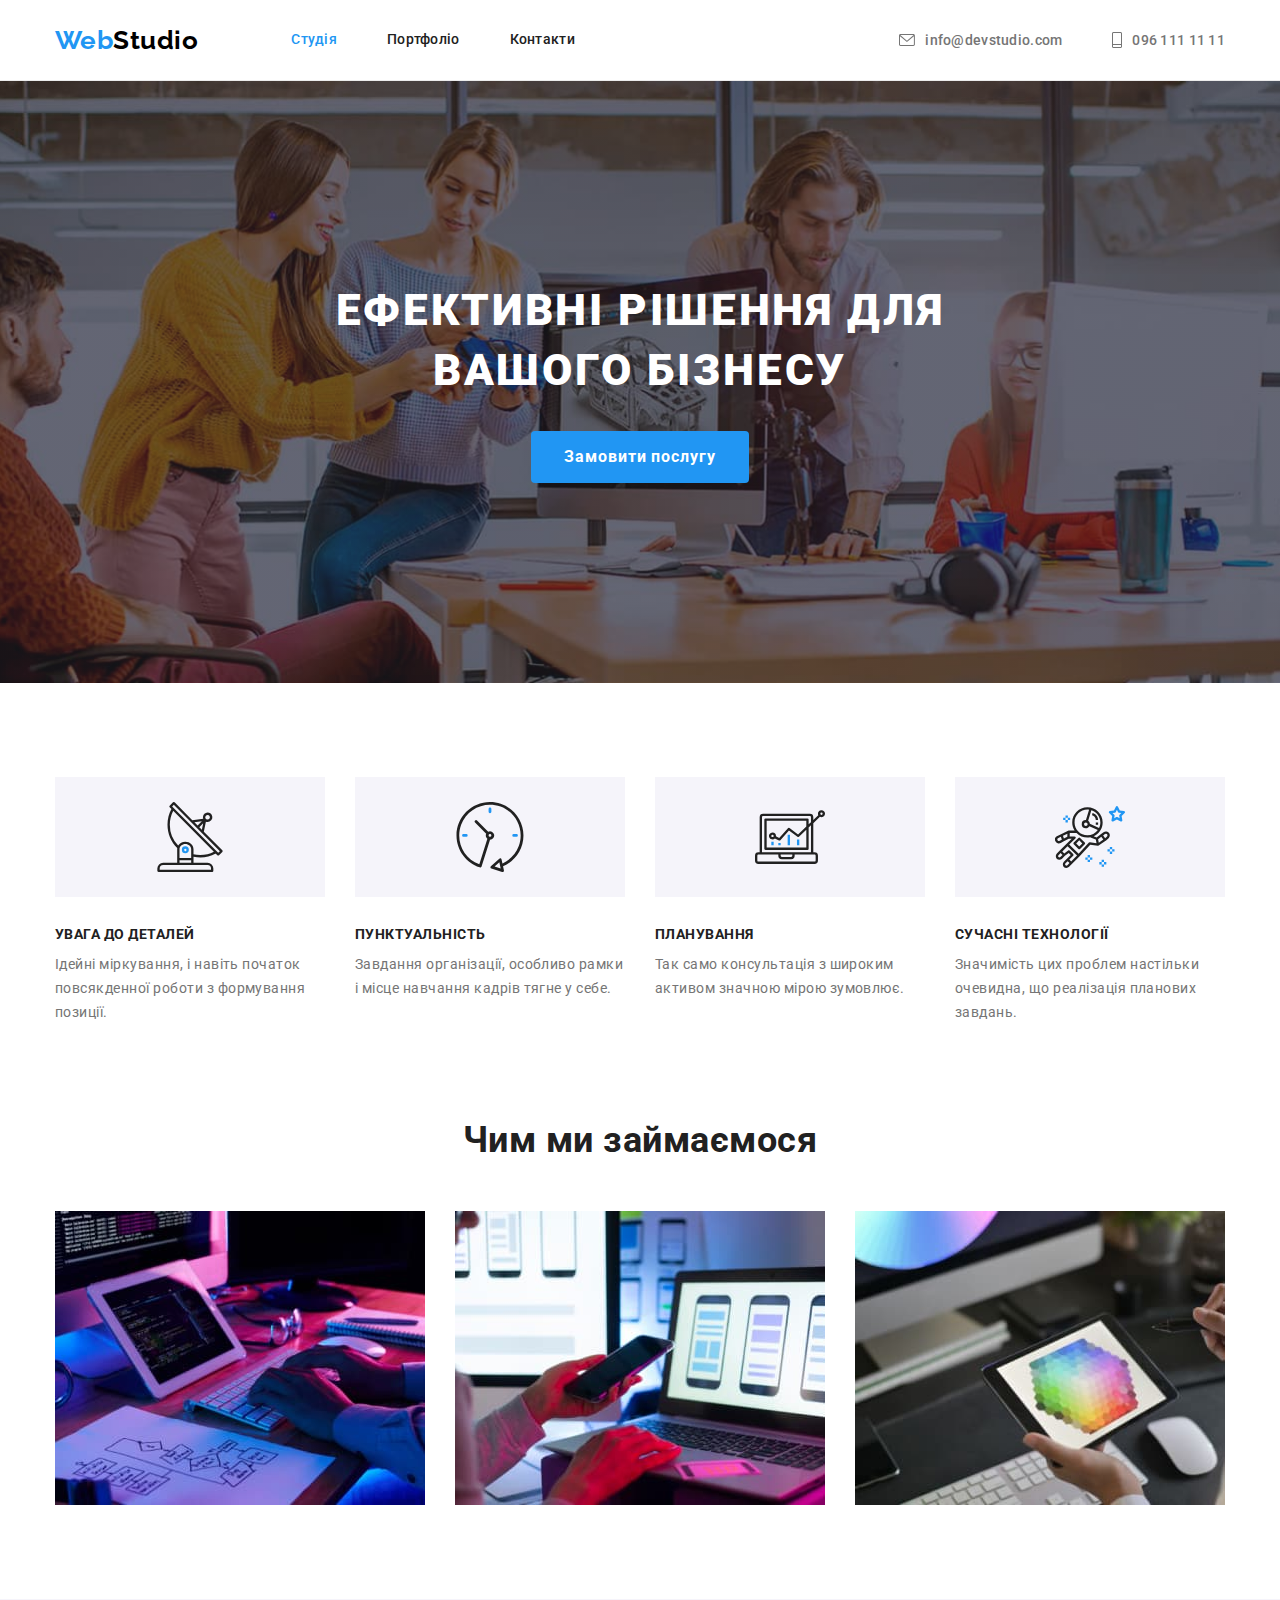
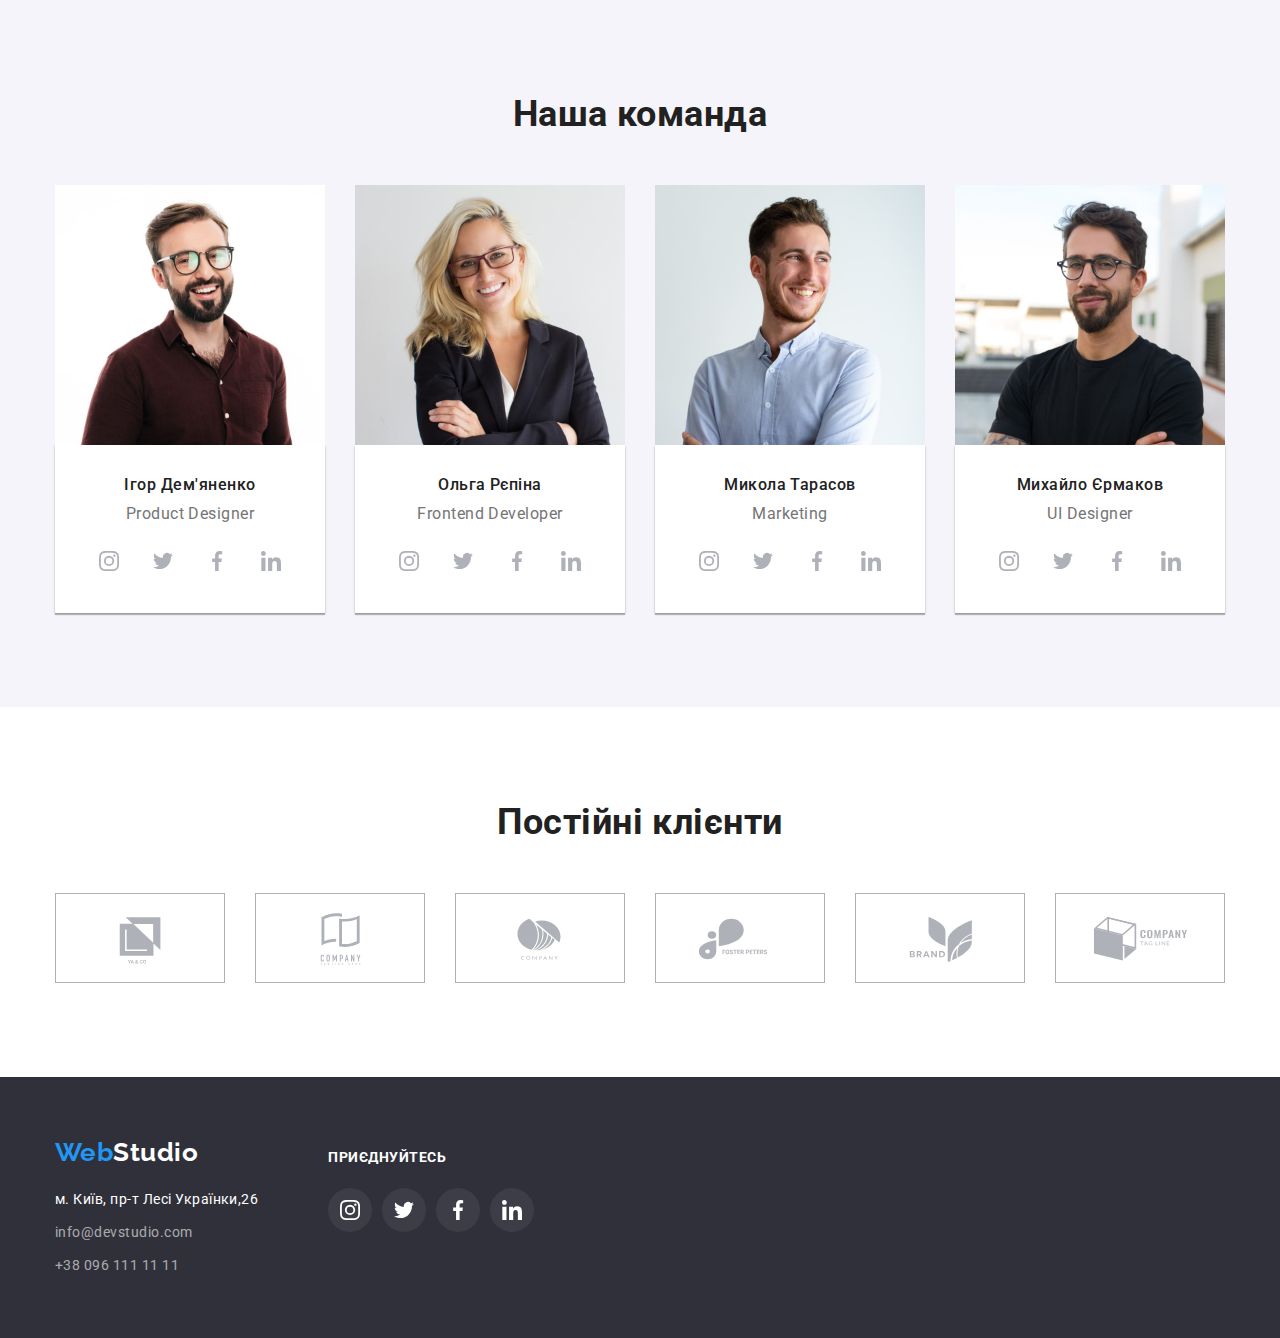
==== index.html @ 96c7c868 "start" ====
<!DOCTYPE html>
<html lang="uk">
    <head>
        <meta charset="UTF-8" />
        <meta http-equiv="X-UA-Compatible" content="IE=edge" />
        <meta name="viewport" content="width=device-width, initial-scale=1.0" />
        <title>Головна</title>
        <link rel="preconnect" href="https://fonts.googleapis.com" />
        <link rel="preconnect" href="https://fonts.gstatic.com" crossorigin />
        <link href="https://fonts.googleapis.com/css2?family=Raleway:wght@700&family=Roboto:wght@400;500;700;900&display=swap" rel="stylesheet" />
        <link rel="stylesheet" href="https://cdnjs.cloudflare.com/ajax/libs/modern-normalize/1.1.0/modern-normalize.min.css" />
        <link rel="stylesheet" href="./css/style.css" />
    </head>
    <body>
        <header class="header">
            <div class="container nav-flex">
                <nav class="header-nav">
                    <a class="logo link" href="./index.html">Web<span class="logo-black">Studio</span></a>
                    <ul class="header-nav-list list">
                        <li class="header-nav-item"><a class="header-nav-link link current" href="./index.html">Студія</a></li>
                        <li class="header-nav-item"><a class="header-nav-link link" href="./portfolio.html">Портфоліо</a></li>
                        <li class="header-nav-item"><a class="header-nav-link link" href="">Контакти</a></li>
                    </ul>
                </nav>
                <ul class="header-contact-list list">
                    <li class="header-contact-item">
                        <a class="header-contact-link link" href="mailto:info@devstudio.com"><svg class="contact-icon" width="16" height="12">
                            <use href="./images/icons.svg#icon-envelope"></use></svg>info@devstudio.com</a></li>
                    <li class="header-contact-item">
                        <a class="header-contact-link link" href="tel:+380961111111"><svg class="contact-icon" width="10" height="16">
                            <use href="./images/icons.svg#icon-mobile"></use></svg> 096 111 11 11</a></li>
                </ul>
            </div>
        </header>
        <main>
            <section class="hero">
                <h1 class="hero-title">Ефективні рішення для вашого бізнесу</h1>
                <button class="hero-btn" type="button">Замовити послугу</button>
            </section>
            <section class="features-section">
                <div class="container">
                    <h2 hidden>Our advantages</h2>
                    <ul class="features-list list">
                        <li class="features-item">
                            <div class="features-icon-fon">
                                <svg class="features-icon" width="70" height="70">
                                    <use href="./images/icons.svg#icon-antenna"></use>
                                </svg>
                            </div>
                            <h3 class="features-title">УВАГА ДО ДЕТАЛЕЙ</h3>
                            <p class="features-text">Ідейні міркування, і навіть початок повсякденної роботи з формування позиції.</p></li>
                        <li class="features-item">
                            <div class="features-icon-fon">
                                <svg class="features-icon" width="70" height="70">
                                    <use href="./images/icons.svg#icon-clock"></use>
                                </svg>
                            </div>
                            <h3 class="features-title">ПУНКТУАЛЬНІСТЬ</h3>
                            <p class="features-text">Завдання організації, особливо рамки і місце навчання кадрів тягне у себе.</p></li>
                        <li class="features-item">
                            <div class="features-icon-fon">
                                <svg class="features-icon" width="70" height="70">
                                    <use href="./images/icons.svg#icon-diagram"></use>
                                </svg>
                            </div>
                            <h3 class="features-title">ПЛАНУВАННЯ</h3>
                            <p class="features-text">Так само консультація з широким активом значною мірою зумовлює.</p></li>
                        <li class="features-item">
                            <div class="features-icon-fon">
                                <svg class="features-icon" width="70" height="70">
                                    <use href="./images/icons.svg#icon-astronaut"></use>
                                </svg>
                            </div>
                            <h3 class="features-title">СУЧАСНІ ТЕХНОЛОГІЇ</h3>
                            <p class="features-text">Значимість цих проблем настільки очевидна, що реалізація планових завдань.</p></li>
                    </ul>
                </div>
            </section>
            <section class="work-section">
                <div class="container">
                    <h2 class="section-title">Чим ми займаємося</h2>
                    <ul class="work-list list">
                        <li class="work-item"><img src="./images/box1.jpg" width="370" height="294" alt="написання коду" /></li>
                        <li class="work-item"><img src="./images/box2.jpg" width="370" height="294" alt="перевірка за допомогою смартфона" /></li>
                        <li class="work-item"><img src="./images/box3.jpg" width="370" height="294" alt="дизайн" /></li>
                    </ul>
                </div>
            </section>
            <section class="team-section">
                <div class="container">
                    <h2 class="section-title">Наша команда</h2>
                    <ul class="team-list list">
                        <li class="team-item">
                            <img src="./images/teamcard1-1.jpg" width="270" height="260" alt="Igor photo" />
                            <div class="team-workers">
                                <h3 class="team-worker">Ігор Дем'яненко</h3>
                                <p class="team-profession" lang="en">Product Designer</p>
                                <ul class="team-social-list list">
                                    <li class="team-social-item"><a class="team-social-link link" href=""><svg class="team-social-icon" width="20" height="20"><use href="./images/icons.svg#icon-instagram"></use></svg></a></li>
                                    <li class="team-social-item"><a class="team-social-link link" href=""><svg class="team-social-icon" width="20" height="20"><use href="./images/icons.svg#icon-twitter"></use></svg></a></li>
                                    <li class="team-social-item"><a class="team-social-link link" href=""><svg class="team-social-icon" width="20" height="20"><use href="./images/icons.svg#icon-facebook"></use></svg></a></li>
                                    <li class="team-social-item"><a class="team-social-link link" href=""><svg class="team-social-icon" width="20" height="20"><use href="./images/icons.svg#icon-linkedin"></use></svg></a></li>
                                </ul>
                            </div>
                        </li>
                        <li class="team-item">
                            <img src="./images/teamcard1-2.jpg" width="270" height="260" alt="Olga photo" />
                            <div class="team-workers">
                                <h3 class="team-worker">Ольга Рєпіна</h3>
                                <p class="team-profession" lang="en">Frontend Developer</p>
                                <ul class="team-social-list list">
                                    <li class="team-social-item"><a class="team-social-link link" href=""><svg class="team-social-icon" width="20" height="20"><use href="./images/icons.svg#icon-instagram"></use></svg></a></li>
                                    <li class="team-social-item"><a class="team-social-link link" href=""><svg class="team-social-icon" width="20" height="20"><use href="./images/icons.svg#icon-twitter"></use></svg></a></li>
                                    <li class="team-social-item"><a class="team-social-link link" href=""><svg class="team-social-icon" width="20" height="20"><use href="./images/icons.svg#icon-facebook"></use></svg></a></li>
                                    <li class="team-social-item"><a class="team-social-link link" href=""><svg class="team-social-icon" width="20" height="20"><use href="./images/icons.svg#icon-linkedin"></use></svg></a></li>
                                </ul>
                            </div>
                        </li>
                        <li class="team-item">
                            <img src="./images/teamcard1-3.jpg" width="270" height="260" alt="Mykola photo" />
                            <div class="team-workers">
                                <h3 class="team-worker">Микола Тарасов</h3>
                                <p class="team-profession" lang="en">Marketing</p>
                                <ul class="team-social-list list">
                                    <li class="team-social-item"><a class="team-social-link link" href=""><svg class="team-social-icon" width="20" height="20"><use href="./images/icons.svg#icon-instagram"></use></svg></a></li>
                                    <li class="team-social-item"><a class="team-social-link link" href=""><svg class="team-social-icon" width="20" height="20"><use href="./images/icons.svg#icon-twitter"></use></svg></a></li>
                                    <li class="team-social-item"><a class="team-social-link link" href=""><svg class="team-social-icon" width="20" height="20"><use href="./images/icons.svg#icon-facebook"></use></svg></a></li>
                                    <li class="team-social-item"><a class="team-social-link link" href=""><svg class="team-social-icon" width="20" height="20"><use href="./images/icons.svg#icon-linkedin"></use></svg></a></li>
                                </ul>
                            </div>
                        </li>
                        <li class="team-item">
                            <img src="./images/teamcard1-4.jpg" width="270" height="260" alt="Michael photo" />
                            <div class="team-workers">
                                <h3 class="team-worker">Михайло Єрмаков</h3>
                                <p class="team-profession" lang="en">UI Designer</p>
                                <ul class="team-social-list list">
                                    <li class="team-social-item"><a class="team-social-link link" href=""><svg class="team-social-icon" width="20" height="20"><use href="./images/icons.svg#icon-instagram"></use></svg></a></li>
                                    <li class="team-social-item"><a class="team-social-link link" href=""><svg class="team-social-icon" width="20" height="20"><use href="./images/icons.svg#icon-twitter"></use></svg></a></li>
                                    <li class="team-social-item"><a class="team-social-link link" href=""><svg class="team-social-icon" width="20" height="20"><use href="./images/icons.svg#icon-facebook"></use></svg></a></li>
                                    <li class="team-social-item"><a class="team-social-link link" href=""><svg class="team-social-icon" width="20" height="20"><use href="./images/icons.svg#icon-linkedin"></use></svg></a></li>
                                </ul>
                            </div>
                        </li>
                    </ul>
                </div>
            </section>
            <!--CLIENTS-->
            <section class="client-section">
                <div class="container">
                    <h2 class="client-title">Постійні клієнти</h2>
                    <ul class="client-list list">
                        <li class="client-item"><a class="client-link link" href=""><svg class="client-icon" width="106" height="60"><use href="./images/icons.svg#icon-yaco"></use></svg></a></li>
                        <li class="client-item"><a class="client-link link" href=""><svg class="client-icon" width="106" height="60"><use href="./images/icons.svg#icon-company"></use></svg></a></li>
                        <li class="client-item"><a class="client-link link" href=""><svg class="client-icon" width="106" height="60"><use href="./images/icons.svg#icon-company2"></use></svg></a></li>
                        <li class="client-item"><a class="client-link link" href=""><svg class="client-icon" width="106" height="60"><use href="./images/icons.svg#icon-foster"></use></svg></a></li>
                        <li class="client-item"><a class="client-link link" href=""><svg class="client-icon" width="106" height="60"><use href="./images/icons.svg#icon-brand"></use></svg></a></li>
                        <li class="client-item"><a class="client-link link" href=""><svg class="client-icon" width="106" height="60"><use href="./images/icons.svg#icon-tag"></use></svg></a></li>
                    </ul>
                </div>
            </section>
        </main>

        <footer class="footer">
            <div class="container">
                <div class="footer-flex">
                    <div class="footer-contact-flex">
                        <a class="logo link" href="./index.html">Web<span class="logo-white">Studio</span></a>
                        <address class="footer-contact">
                            <ul class="footer-contact-list list">
                                <li class="footer-contact-item"><a class="footer-contact-link address link" href="http://surl.li/cvmoc" target="_blank" rel="noopener noreferrer nofollow">м. Київ, пр-т Лесі Українки,26</a></li>
                                <li class="footer-contact-item"><a href="mailto:info@devstudio.com" class="footer-contact-link link">info@devstudio.com</a></li>
                                <li class="footer-contact-item"><a href="tel:+380961111111" class="footer-contact-link link">+38 096 111 11 11</a></li>
                            </ul>
                        </address>
                    </div>
                    <div class="footer-social-flex">
                        <p class="footer-social-text">ПРИЄДНУЙТЕСЬ</p>
                        <ul class="footer-social-list list">
                            <li class="footer-social-item"><a class="footer-social-link" href=""><svg class="footer-social-icon" width="20" height="20"><use href="./images/icons.svg#icon-instagram"></use></svg></a></li>
                            <li class="footer-social-item"><a class="footer-social-link" href=""><svg class="footer-social-icon" width="20" height="20"><use href="./images/icons.svg#icon-twitter"></use></svg></a></li>
                            <li class="footer-social-item"><a class="footer-social-link" href=""><svg class="footer-social-icon" width="20" height="20"><use href="./images/icons.svg#icon-facebook"></use></svg></a></li>
                            <li class="footer-social-item"><a class="footer-social-link" href=""><svg class="footer-social-icon" width="20" height="20"><use href="./images/icons.svg#icon-linkedin"></use></svg></a></li>
                        </ul>
                    </div>
                </div>
            </div>    
        </footer>
    </body>
</html>
---- css/style.css ----
:root {
    --primary-text-color: #212121;
    --secondary-text-color: #757575;
    --white-text-color: #ffffff;
    --accent-color: #2196f3;
    --black-logo-color: #000000;
    --footer-text-color: rgba(255, 255, 255, 0.6);
    --white-background-color: #ffffff;
    --hero-background-color: #2f303a;
    --team-background-color: #f5f4fa;
}

body {
    font-family: "Roboto", sans-serif;
    letter-spacing: 0.03em;
    background-color: var(--white-background-color);
    color: var(--primary-text-color);
    margin: 0;
}

/* remove list points */
.list {
    list-style: none;
}
/* remove link underlining */
.link {
    text-decoration: none;
}

/* reset margin, padding */
h1,
h2,
h3,
h4,
h5,
h6,
p,
ul {
  margin: 0;
  padding: 0;
}

.visually-hidden {
    position: absolute;
    width: 1px;
    height: 1px;
    margin: -1px;
    clip: rect(0 0 0 0);
}

.container {
  width: 1200px;
  margin-left: auto;
  margin-right: auto;
  padding-left: 15px;
  padding-right: 15px;
  /* outline: 2px solid red; */
}

.logo {
    font-family: "Raleway", sans-serif;
    font-weight: 700;
    font-size: 26px;
    line-height: 1.19;
    color: var(--accent-color);
    align-items: center;
    text-align: center;
}

.section-title {
    font-weight: 700;
    font-size: 36px;
    line-height: 1.17;
    text-align: center;
    color: var(--primary-text-color);
}

.features-icon-fon {
    display: flex;
    width: 270px;
    height: 120px;
    align-items: center;
    justify-content: center;
    flex-direction: column;
    margin-bottom: 30px;
    background-color: var(--team-background-color);
}

.footer-contact-link {
    font-style: normal;
    font-size: 14px;
    line-height: 1.71;
    color: var(--footer-text-color);
}

.footer-contact-link:hover,
.footer-contact-link:focus {
    color: var(--accent-color);
}


/*HEADER*/


.header {
    border-bottom: 1px solid #ececec;
}

.nav-flex {
    display: flex;
    align-items: center;
}

.header-nav {
    display: flex;
    align-items: center;
}

.logo-black {
    color: var(--black-logo-color);
}

.header-nav-list {
    display: flex;
    margin-left: 93px;
}

.header-nav-item:not(:last-child) {
    margin-right: 50px;
}

.header-nav-link {
    display: block;
    padding-top: 32px;
    padding-bottom: 32px;

    font-weight: 500;
    font-size: 14px;
    line-height: 1.14;
    letter-spacing: 0.02em;
    color: var(--primary-text-color);
}

.header-contact-list {
    display: flex;
    margin-left: auto;
}

.header-contact-item + .header-contact-item {
    margin-left: 50px;
}

.header-contact-link {
    display: inline-flex;
    padding: 32px 0px 32px;
    font-weight: 500;
    font-size: 14px;
    line-height: 16px;
    letter-spacing: 0.02em;
    color: var(--secondary-text-color);
    align-items: center;
}

.contact-icon {
    margin-right: 10px;
    fill: currentColor;
}

.header-nav-link:hover,
.header-nav-link:focus,
.header-contact-link:hover,
.header-contact-link:focus {
    color: var(--accent-color);
}

.header-nav-link.current {
    color: var(--accent-color);
}

/*     HERO    */

.hero {
    padding-top: 200px;
    padding-bottom: 200px;
    background-color: var(--hero-background-color);
    
    background-image: linear-gradient(to right, rgba(47, 48, 58, 0.4),
        rgba(47, 48, 58, 0.4)),
    url(../images/hero.jpg);
    max-width: 1600px;
    min-height: 600px;
    margin-left: auto;
    margin-right: auto;

    background-repeat: no-repeat;
    background-position: center;
    background-size: cover;
    text-align: center;
}

.hero-title {
    margin-bottom: 30px;
    margin-left: auto;
    margin-right: auto;
    max-width: 696px;

    font-weight: 900;
    font-size: 44px;
    line-height: 1.36;
    letter-spacing: 0.06em;
    text-transform: uppercase;
    color: var(--white-text-color);
}

.hero-btn {
    display: inline-block;
    min-width: 200px;
    border-radius: 4px;
    border: 1px solid transparent;
    padding: 10px 32px;

    background-color: var(--accent-color);
    color: var(--white-text-color);

    font-family: "Roboto", sans-serif;
    font-weight: 700;
    font-size: 16px;
    line-height: 1.88;
    align-items: center;
    text-align: center;
    letter-spacing: 0.06em;
    cursor: pointer;
}
  
.hero-btn:hover,
.hero-btn:focus {
    background-color: var(--white-text-color);
    color: var(--accent-color);
}



.features-section {
    padding-top: 94px;
    padding-bottom: 94px;
}
  
.features-list {
    display: flex;
}
  
.features-item:not(:last-child) {
    margin-right: 30px;
    max-width: 270px;
}

.features-icon {
    align-items: center;
}

.features-title {
    margin-bottom: 10px;

    font-weight: 700;
    font-size: 14px;
    line-height: 1.14;
    text-transform: uppercase;
}

.features-text {
    font-size: 14px;
    line-height: 1.71;
    color: var(--secondary-text-color);
}  



.work-section {
    padding-bottom: 94px;
}

.work-list {
    display: flex;
}
  
.work-item:not(:last-child) {
    margin-right: 30px;
}
  
.section-title {
    margin-bottom: 50px;
}


.team-section {
    padding-top: 94px;
    padding-bottom: 94px;
    
    background-color: var(--team-background-color);
}

.team-list {
    display: flex;
}
  
.team-item:not(:last-child) {
    margin-right: 30px;
    
}
  
.team-workers {
    padding: 30px 0px;
    box-shadow: 0px 1px 3px rgba(0, 0, 0, 0.12), 0px 1px 1px rgba(0, 0, 0, 0.14),
    0px 2px 1px rgba(0, 0, 0, 0.2);
    background-color: var(--white-background-color);
}
  
.team-worker {
    font-weight: 500;
    font-size: 16px;
    line-height: 1.19;
    text-align: center;
}
  
.team-profession {
    margin-top: 10px;

    font-size: 16px;
    line-height: 1.19;
    text-align: center;
    color: var(--secondary-text-color);
}

.team-social-list {
    display: flex;
    padding: 0px 32px;
    margin-top: 16px;
    list-style: none;
    justify-content: space-between;
    align-items: center;
}

.team-social-item {
    width: 44px;
    height: 44px;
}

.team-social-link {
    width: 44px;
    height: 44px;
    display: block;
    border-radius: 50%;
    color: #afb1b8;
    background-color: #ffffff;
}

.team-social-link:hover,
.team-social-link:focus {
    color: #ffffff;
    background-color: var(--accent-color);
}

.team-social-icon {
    margin: 12px 0px 0px 12px;
    fill: currentColor;
}

/* -----CLIENTS-----*/

.client-section {
    padding-top: 94px;
    padding-bottom: 94px;
}

.client-title {
    margin-bottom: 50px;
    font-weight: 700;
    font-size: 36px;
    line-height: 1.17;
    text-align: center;
}

.client-list {
    display: flex;
    padding: 0;
    margin: 0;
    list-style: none;
    justify-content: space-between;
    align-items: center;
}

.client-item {
    width: 170px;
    height: 90px;
}

.client-item:not(:last-child) {
    margin-right: 30px;
}

.client-link {
    width: 170px;
    height: 90px;
    display: block;
    border: 1px solid #afb1b8;
    color: #afb1b8;
    background-color: #fff;
    padding: 16px 32px;
}
  
.client-link:hover,
.client-link:focus {
    color: var(--accent-color);
    border-color: var(--accent-color);
}
  
.client-icon {
    fill: currentColor;
}
  
.client-item:hover,
.client-item:focus {
    color: var(--accent-color);
    border-color: var(--accent-color);
}


/*    FOOTER    */

.footer {
    padding-top: 60px;
    padding-bottom: 60px;
    background-color: var(--hero-background-color);
}

.footer-flex {
    display: flex;
    margin: 0;
    padding: 0;
    list-style: none;
}
  
.footer-social-text {
    padding: 20px 0px 10px 0px;
    margin-bottom: 20px;
    font-weight: 700;
    font-size: 14px;
    line-height: 1.14px;
    text-transform: uppercase;
    color: var(--white-text-color);
}
  
.footer-social-flex {
    margin-left: 70px;
    width: 206px;
}
  
.footer-social-list {
    display: flex;
    padding: 0;
    margin-top: 0;
    list-style: none;
    justify-content: space-between;
    align-items: center;
}
  
.footer-social-item {
    width: 44px;
    height: 44px;
}
  
.footer-social-link {
    width: 44px;
    height: 44px;
    display: block;
    border-radius: 50%;
    color: #ffffff;
    background-color: #ffffff10;
}
  
.footer-social-link:hover,
.footer-social-link:focus {
    color: #ffffff;
    background-color: var(--accent-color);
}
  
.footer-social-icon {
    margin: 12px 0px 0px 12px;
    fill: currentColor;
}
  
.logo-white {
    color: var(--white-text-color);
}

.footer-contact {
    margin-top: 20px;
}

.footer-contact-link.address {
    color: var(--white-text-color);
}

.footer-contact-item,
.footer-contact-item {
    margin-top: 9px;
}


/* ---------------------------------------------- */
/* --------------------ПОРТФОЛИО----------------- */
/* ---------------------------------------------- */

.portfolio-section {
    padding-top: 94px;
    padding-bottom: 94px;
}
  
.portfolio-btn-list {
    display: flex;
    justify-content: center;
    margin-bottom: 50px;
}
  
.portfolio-btn-item:not(:last-child) {
    margin-right: 8px;
}

.portfolio-btn {
    display: inline-block;
    min-width: 73px;
    border-radius: 4px;
    border: 1px solid transparent;
    padding: 6px 22px;

    font-family: "Roboto", sans-serif;
    font-weight: 500;
    font-size: 16px;
    line-height: 1.63;
    letter-spacing: 0.03em;
    text-align: center;
    background-color: var(--team-background-color);
    color: var(--primary-text-color);
    cursor: pointer;
}
  
.portfolio-btn:hover,
.portfolio-btn:focus {
    background-color: var(--accent-color);
    color: var(--white-text-color);
    box-shadow: 0px 3px 1px rgba(0, 0, 0, 0.1), 0px 1px 2px rgba(0, 0, 0, 0.08), 0px 2px 2px rgba(0, 0, 0, 0.12);
}

.portfolio-list {
    display: flex;
    flex-wrap: wrap;
    margin: -15px;
}

.portfolio-item {
    margin: 15px;
    max-width: 370px;
}
img {
    display: block;
    max-width: 100%;
    height: auto;
}

.portfolio-item:hover,
.portfolio-item:focus {
  box-shadow: 0px 3px 1px rgba(0, 0, 0, 0.1), 0px 1px 2px rgba(0, 0, 0, 0.08), 0px 2px 2px rgba(0, 0, 0, 0.12);
}

.portfolio-border {
    border: 1px solid #eeeeee;
    border-top: transparent;
    padding: 20px 0px 20px 22px;
}

.portfolio-list-title {
    font-weight: 700;
    font-size: 18px;
    line-height: 2;
    letter-spacing: 0.06em;
}
  
.portfolio-list-text {
    margin-top: 4px;

    font-size: 16px;
    line-height: 1.87;
    color: var(--secondary-text-color);
}
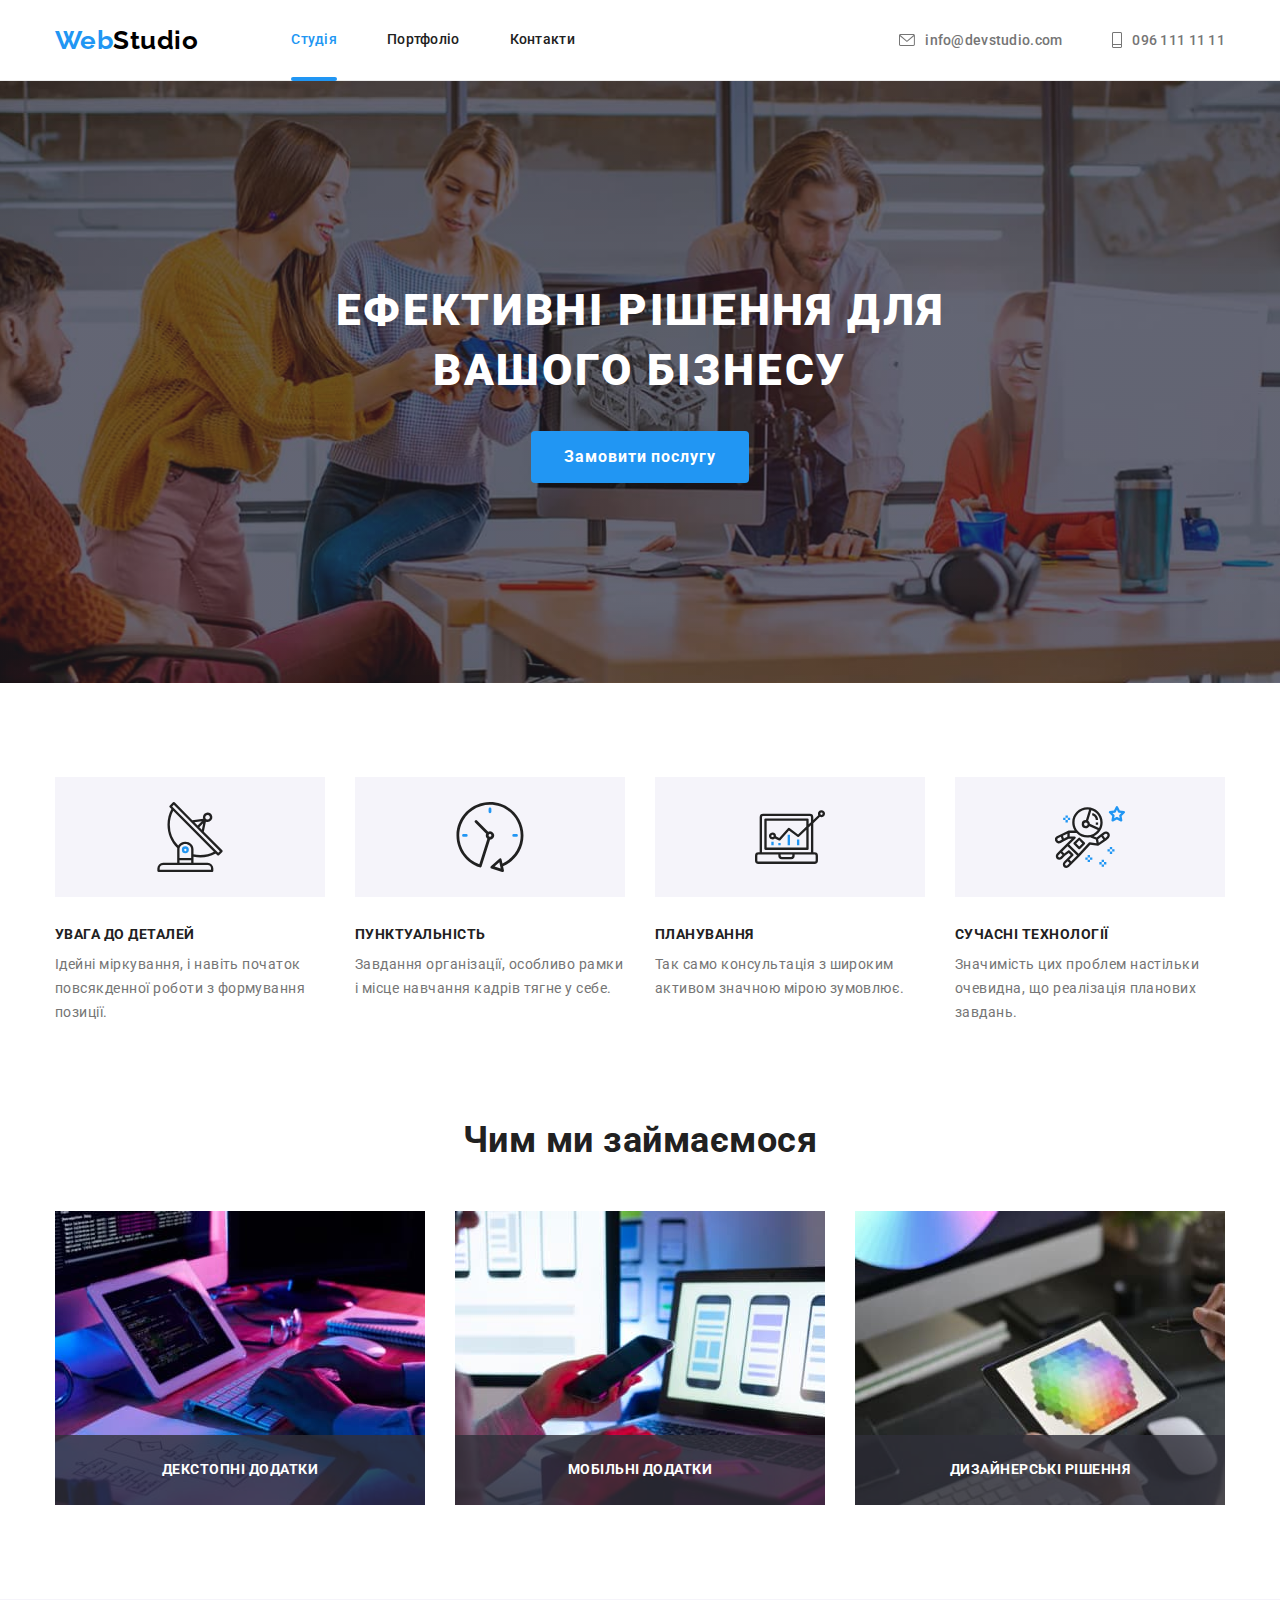
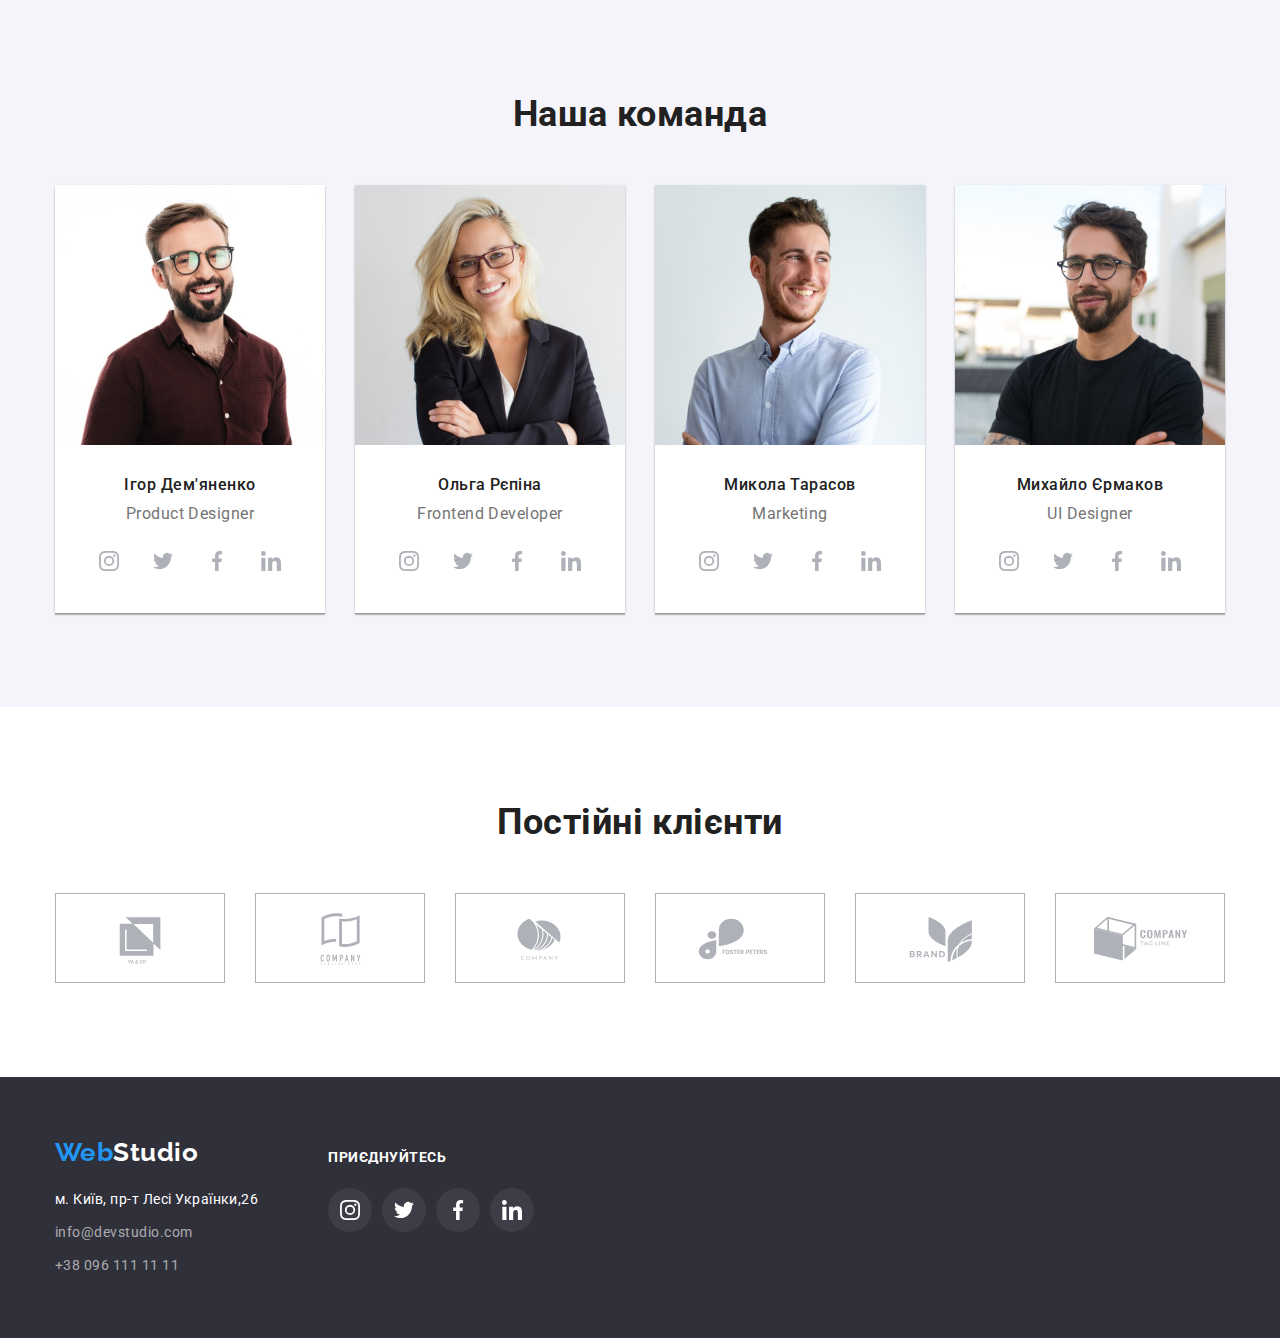
==== commit 26cb6931: "commit" ====
--- a/index.html
+++ b/index.html
@@ -11,6 +11,8 @@
         <link rel="stylesheet" href="https://cdnjs.cloudflare.com/ajax/libs/modern-normalize/1.1.0/modern-normalize.min.css" />
         <link rel="stylesheet" href="./css/style.css" />
     </head>
+
+
     <body>
         <header class="header">
             <div class="container nav-flex">
@@ -32,14 +34,18 @@
                 </ul>
             </div>
         </header>
+
+
         <main>
             <section class="hero">
                 <h1 class="hero-title">Ефективні рішення для вашого бізнесу</h1>
-                <button class="hero-btn" type="button">Замовити послугу</button>
-            </section>
+                <button data-modal-open class="hero-btn" type="button">Замовити послугу</button>
+            </section>
+
+
             <section class="features-section">
                 <div class="container">
-                    <h2 hidden>Our advantages</h2>
+                    <h2 class="visually-hidden">Our advantages</h2>
                     <ul class="features-list list">
                         <li class="features-item">
                             <div class="features-icon-fon">
@@ -76,16 +82,27 @@
                     </ul>
                 </div>
             </section>
+
+
             <section class="work-section">
                 <div class="container">
                     <h2 class="section-title">Чим ми займаємося</h2>
                     <ul class="work-list list">
-                        <li class="work-item"><img src="./images/box1.jpg" width="370" height="294" alt="написання коду" /></li>
-                        <li class="work-item"><img src="./images/box2.jpg" width="370" height="294" alt="перевірка за допомогою смартфона" /></li>
-                        <li class="work-item"><img src="./images/box3.jpg" width="370" height="294" alt="дизайн" /></li>
-                    </ul>
-                </div>
-            </section>
+                        <li class="work-item">
+                            <img src="./images/box1.jpg" width="370" height="294" alt="написання коду"/>
+                            <p class="work-text">ДЕКСТОПНІ ДОДАТКИ</p></li>
+                        <li class="work-item">
+                            <img src="./images/box2.jpg" width="370" height="294" alt="перевірка за допомогою смартфона"/>
+                            <p class="work-text">МОБІЛЬНІ ДОДАТКИ</p></li>
+                        <li class="work-item">
+                            <img src="./images/box3.jpg" width="370" height="294" alt="дизайн"/>
+                            <p class="work-text">ДИЗАЙНЕРСЬКІ РІШЕННЯ</p></li>
+                    </ul>
+                </div>
+            </section>
+
+
+
             <section class="team-section">
                 <div class="container">
                     <h2 class="section-title">Наша команда</h2>
@@ -145,6 +162,9 @@
                     </ul>
                 </div>
             </section>
+
+
+
             <!--CLIENTS-->
             <section class="client-section">
                 <div class="container">
@@ -160,6 +180,8 @@
                 </div>
             </section>
         </main>
+
+
 
         <footer class="footer">
             <div class="container">
@@ -186,5 +208,12 @@
                 </div>
             </div>    
         </footer>
+        <div class="backdrop is-hidden" data-modal>
+            <div class="modal">
+                <p></p>
+                <button data-modal-close></button>
+            </div>
+        </div>
+        <script src="./js/modal.js"></script>
     </body>
 </html>--- a/css/style.css
+++ b/css/style.css
@@ -91,6 +91,8 @@
     font-size: 14px;
     line-height: 1.71;
     color: var(--footer-text-color);
+
+    transition: color 250ms cubic-bezier(0.4, 0, 0.2, 1);
 }
 
 .footer-contact-link:hover,
@@ -139,6 +141,9 @@
     line-height: 1.14;
     letter-spacing: 0.02em;
     color: var(--primary-text-color);
+
+    position: relative;
+    transition: color 250ms cubic-bezier(0.4, 0, 0.2, 1);
 }
 
 .header-contact-list {
@@ -159,6 +164,8 @@
     letter-spacing: 0.02em;
     color: var(--secondary-text-color);
     align-items: center;
+
+    transition: color 250ms cubic-bezier(0.4, 0, 0.2, 1);
 }
 
 .contact-icon {
@@ -175,6 +182,18 @@
 
 .header-nav-link.current {
     color: var(--accent-color);
+}
+
+.header-nav-link.current::after {
+    position: absolute;
+    display: block;
+    content: '';
+    width: 100%;
+    height: 4px;
+    border-radius: 2px;
+    bottom: -1px;
+    background-color: var(--accent-color)
+
 }
 
 /*     HERO    */
@@ -230,6 +249,8 @@
     text-align: center;
     letter-spacing: 0.06em;
     cursor: pointer;
+
+    transition: background-color 250ms cubic-bezier(0.4, 0, 0.2, 1), color 250ms cubic-bezier(0.4, 0, 0.2, 1);
 }
   
 .hero-btn:hover,
@@ -282,11 +303,29 @@
 .work-list {
     display: flex;
 }
+
+.work-item {
+    position: relative;
+}
   
 .work-item:not(:last-child) {
     margin-right: 30px;
 }
-  
+
+.work-text {
+    width: 100%;
+    position: absolute;
+    bottom: 0;
+    left: 0;
+    padding: 27px 0px;
+    font-weight: bold;
+    font-size: 14px;
+    line-height: 1.14;
+    text-align: center;
+    text-transform: uppercase;
+    color: var(--white-text-color);
+    background-color: rgba(47, 48, 58, 0.8);
+}
 .section-title {
     margin-bottom: 50px;
 }
@@ -302,6 +341,11 @@
 .team-list {
     display: flex;
 }
+
+.team-item {
+    box-shadow: 0px 1px 3px rgba(0, 0, 0, 0.12), 0px 1px 1px rgba(0, 0, 0, 0.14), 0px 2px 1px rgba(0, 0, 0, 0.2);
+    background-color: var(--white-background-color);
+}
   
 .team-item:not(:last-child) {
     margin-right: 30px;
@@ -310,9 +354,6 @@
   
 .team-workers {
     padding: 30px 0px;
-    box-shadow: 0px 1px 3px rgba(0, 0, 0, 0.12), 0px 1px 1px rgba(0, 0, 0, 0.14),
-    0px 2px 1px rgba(0, 0, 0, 0.2);
-    background-color: var(--white-background-color);
 }
   
 .team-worker {
@@ -352,6 +393,7 @@
     border-radius: 50%;
     color: #afb1b8;
     background-color: #ffffff;
+    transition: background-color 250ms cubic-bezier(0.4, 0, 0.2, 1), color 250ms cubic-bezier(0.4, 0, 0.2, 1);
 }
 
 .team-social-link:hover,
@@ -392,6 +434,7 @@
 .client-item {
     width: 170px;
     height: 90px;
+    transition: border-color 250ms cubic-bezier(0.4, 0, 0.2, 1), color 250ms cubic-bezier(0.4, 0, 0.2, 1);
 }
 
 .client-item:not(:last-child) {
@@ -406,6 +449,7 @@
     color: #afb1b8;
     background-color: #fff;
     padding: 16px 32px;
+    transition: border-color 250ms cubic-bezier(0.4, 0, 0.2, 1), color 250ms cubic-bezier(0.4, 0, 0.2, 1);
 }
   
 .client-link:hover,
@@ -476,6 +520,7 @@
     border-radius: 50%;
     color: #ffffff;
     background-color: #ffffff10;
+    transition: background-color 250ms cubic-bezier(0.4, 0, 0.2, 1), color 250ms cubic-bezier(0.4, 0, 0.2, 1);
 }
   
 .footer-social-link:hover,
@@ -501,7 +546,6 @@
     color: var(--white-text-color);
 }
 
-.footer-contact-item,
 .footer-contact-item {
     margin-top: 9px;
 }
@@ -524,6 +568,38 @@
   
 .portfolio-btn-item:not(:last-child) {
     margin-right: 8px;
+}
+
+.portfolio-item:hover .portfolio-overlay {
+    transform: translateY(0);
+}
+
+.portfolio-description {
+    position: relative;
+    overflow: hidden;
+}
+  
+.portfolio-overlay {
+    position: absolute;
+    display: inline-block;
+    content: '';
+    width: 100%;
+    height: 100%;
+    top: 0;
+    left: 0;
+    background-color: rgba(33, 150, 243, 0.9);
+    transform: translateY(100%);
+    transition: transform 250ms cubic-bezier(0.4, 0, 0.2, 1);
+}
+  
+.portfolio-description-text {
+    position: absolute;
+    top: 0;
+    left: 0;
+    padding: 63px 24px;
+    font-size: 18px;
+    line-height: 1.56;
+    color: var(--white-text-color);
 }
 
 .portfolio-btn {
@@ -542,6 +618,7 @@
     background-color: var(--team-background-color);
     color: var(--primary-text-color);
     cursor: pointer;
+    transition: background-color 250ms cubic-bezier(0.4, 0, 0.2, 1), color 250ms cubic-bezier(0.4, 0, 0.2, 1), box-shadow 250ms cubic-bezier(0.4, 0, 0.2, 1);
 }
   
 .portfolio-btn:hover,
@@ -560,6 +637,7 @@
 .portfolio-item {
     margin: 15px;
     max-width: 370px;
+    transition: box-shadow 250ms cubic-bezier(0.4, 0, 0.2, 1);
 }
 img {
     display: block;
@@ -594,3 +672,49 @@
 }
 
 
+/* ----------------MODAL--------------------- */
+
+.backdrop {
+    position: fixed;
+    display: flex;
+    align-items: center;
+    justify-content: center;
+    width: 100vw;
+    height: 100vh;
+    background-color: rgba(0, 0, 0, 0.2);;
+    top: 0;
+    transition: opacity 250ms cubic-bezier(0.4, 0, 0.2, 1), visibility 250ms cubic-bezier(0.4, 0, 0.2, 1);
+}
+  
+.backdrop.is-hidden {
+    opacity: 0;
+    visibility: hidden;
+    pointer-events: none;
+}
+  
+.backdrop.is-hidden .modal {
+    transform: scale(2);
+}
+  
+.modal {
+    width: 528px;
+    min-height: 581px;
+    background-color: #ffffff;
+    position: relative;
+    transform: scale(1);
+    transition: transform 250ms cubic-bezier(0.4, 0, 0.2, 1);
+}
+  
+.close-btn {
+    position: absolute;
+    display: flex;
+    align-items: center;
+    justify-content: center;
+    right: 8px;
+    top: 8px;
+    background-color: transparent;
+    border-radius: 50%;
+    width: 30px;
+    height: 30px;
+    border: 1px solid #000000;
+}
